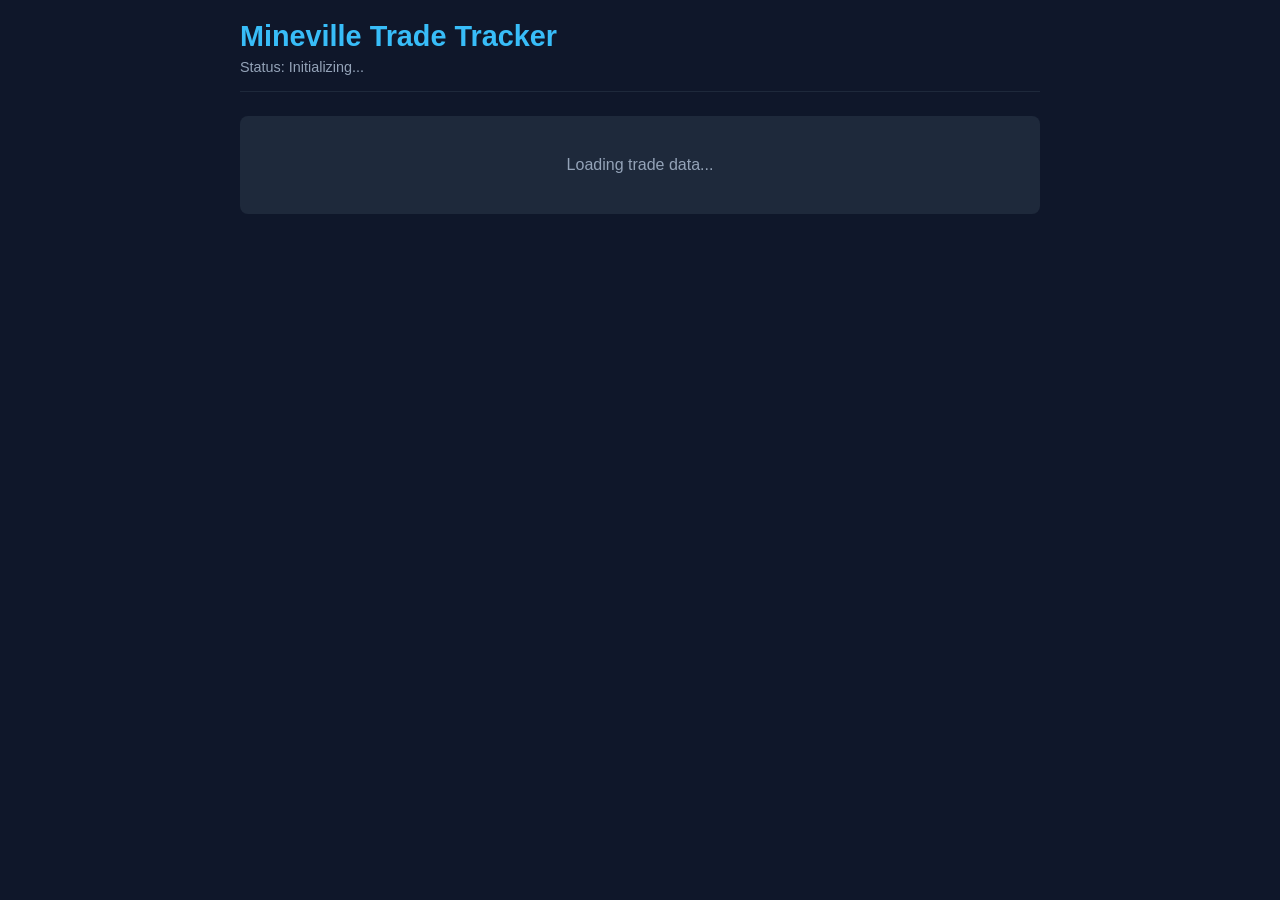
==== index.html @ 604ba1eb "Update index.html" ====
<!DOCTYPE html>
<html lang="en">
<head>
  <meta charset="UTF-8" />
  <meta name="viewport" content="width=device-width, initial-scale=1.0" />
  <title>Mineville Live Trade Tracker</title>
  <style>
    * {
      box-sizing: border-box;
      margin: 0;
      padding: 0;
    }

    body {
      font-family: -apple-system, BlinkMacSystemFont, "Segoe UI", Roboto, Helvetica, Arial, sans-serif;
      background-color: #0f172a;
      color: #f8fafc;
      padding: 20px;
      display: flex;
      justify-content: center;
    }

    .container {
      max-width: 800px;
      width: 100%;
    }

    header {
      margin-bottom: 24px;
      border-bottom: 1px solid #1e293b;
      padding-bottom: 16px;
    }

    h1 {
      font-size: 1.8rem;
      color: #38bdf8;
      margin-bottom: 6px;
    }

    .status-bar {
      font-size: 0.9rem;
      color: #94a3b8;
    }

    .grid {
      display: grid;
      grid-template-columns: repeat(auto-fill, minmax(240px, 1fr));
      gap: 16px;
    }

    .trade-card {
      background-color: #1e293b;
      border: 1px solid #334155;
      border-radius: 8px;
      padding: 16px;
      box-shadow: 0 4px 6px -1px rgba(0, 0, 0, 0.1);
    }

    .item-title {
      font-weight: 700;
      font-size: 1.1rem;
      color: #facc15;
      margin-bottom: 8px;
    }

    .shard-amount {
      font-size: 1rem;
      color: #38bdf8;
      margin-bottom: 8px;
    }

    .raw-text {
      font-size: 0.75rem;
      color: #64748b;
      word-break: break-all;
    }

    .empty-state {
      text-align: center;
      padding: 40px;
      color: #94a3b8;
      background-color: #1e293b;
      border-radius: 8px;
    }
  </style>
</head>
<body>

  <div class="container">
    <header>
      <h1>Mineville Trade Tracker</h1>
      <div class="status-bar">
        Status: <span id="last-updated">Initializing...</span>
      </div>
    </header>

    <main id="trades-container">
      <div class="empty-state">Loading trade data...</div>
    </main>
  </div>

  <script src="script.js"></script>
</body>
</html>
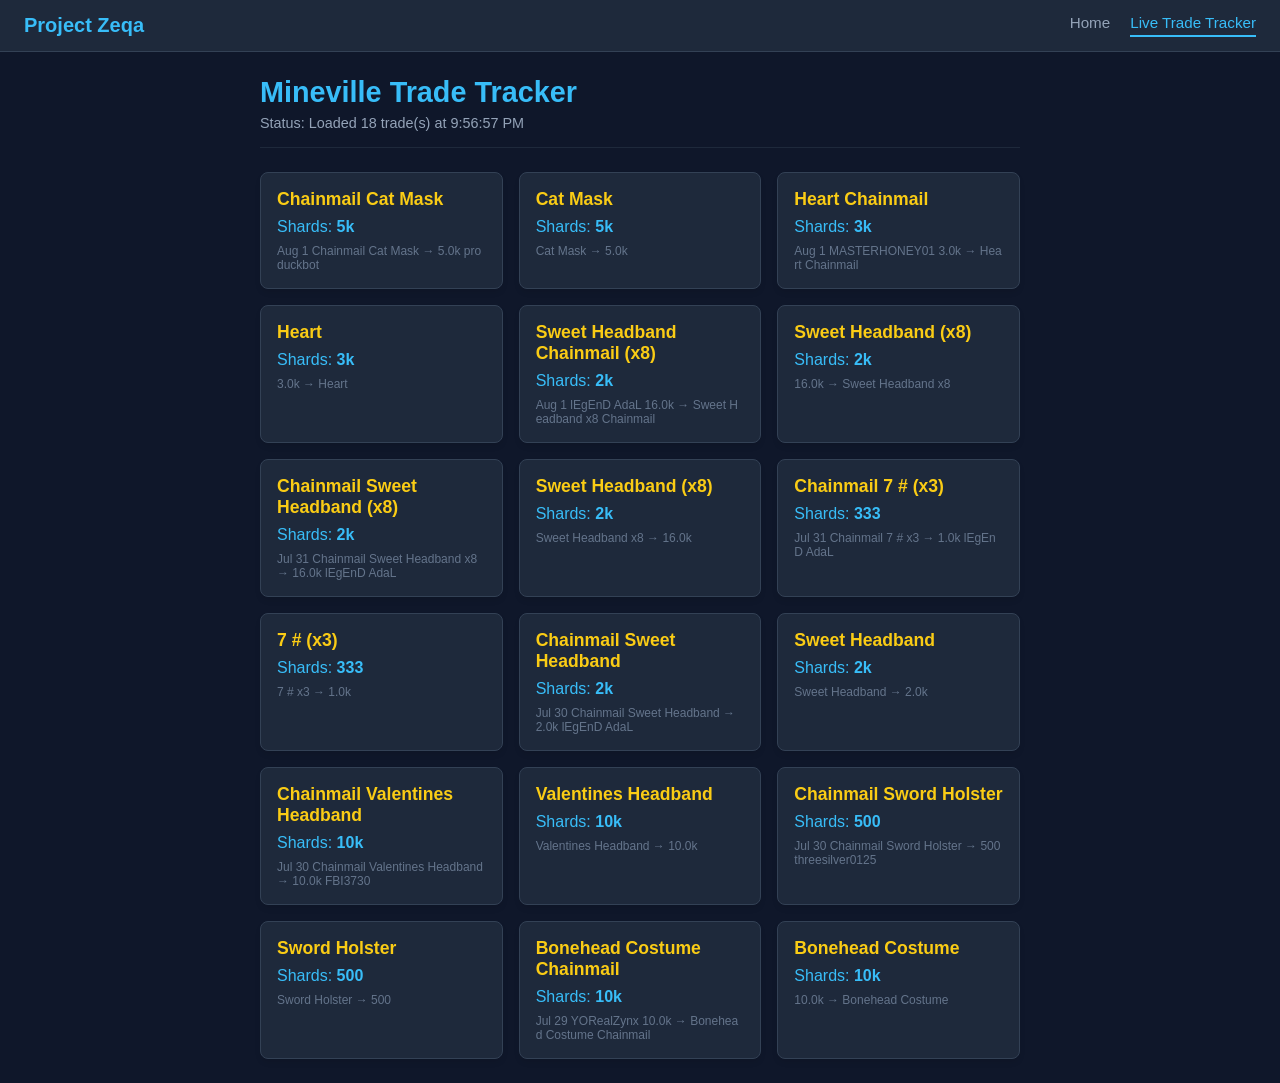
==== commit e72f0e53: "Update index.html" ====
--- a/index.html
+++ b/index.html
@@ -15,14 +15,55 @@
       font-family: -apple-system, BlinkMacSystemFont, "Segoe UI", Roboto, Helvetica, Arial, sans-serif;
       background-color: #0f172a;
       color: #f8fafc;
-      padding: 20px;
+    }
+
+    /* Navbar */
+    .navbar {
+      background-color: #1e293b;
+      border-bottom: 1px solid #334155;
+      padding: 14px 24px;
       display: flex;
-      justify-content: center;
+      justify-content: space-between;
+      align-items: center;
+      position: sticky;
+      top: 0;
+      z-index: 1000;
+    }
+
+    .nav-logo {
+      font-size: 1.25rem;
+      font-weight: 700;
+      color: #38bdf8;
+      text-decoration: none;
+    }
+
+    .nav-links {
+      display: flex;
+      gap: 20px;
+    }
+
+    .nav-links a {
+      color: #94a3b8;
+      text-decoration: none;
+      font-size: 0.95rem;
+      font-weight: 500;
+      transition: color 0.2s;
+    }
+
+    .nav-links a:hover {
+      color: #f8fafc;
+    }
+
+    .nav-links a.active {
+      color: #38bdf8;
+      border-bottom: 2px solid #38bdf8;
+      padding-bottom: 4px;
     }
 
     .container {
       max-width: 800px;
-      width: 100%;
+      margin: 0 auto;
+      padding: 24px 20px;
     }
 
     header {
@@ -86,6 +127,14 @@
 </head>
 <body>
 
+  <nav class="navbar">
+    <a href="index.html" class="nav-logo">Project Zeqa</a>
+    <div class="nav-links">
+      <a href="index.html">Home</a>
+      <a href="trades.html" class="active">Live Trade Tracker</a>
+    </div>
+  </nav>
+
   <div class="container">
     <header>
       <h1>Mineville Trade Tracker</h1>
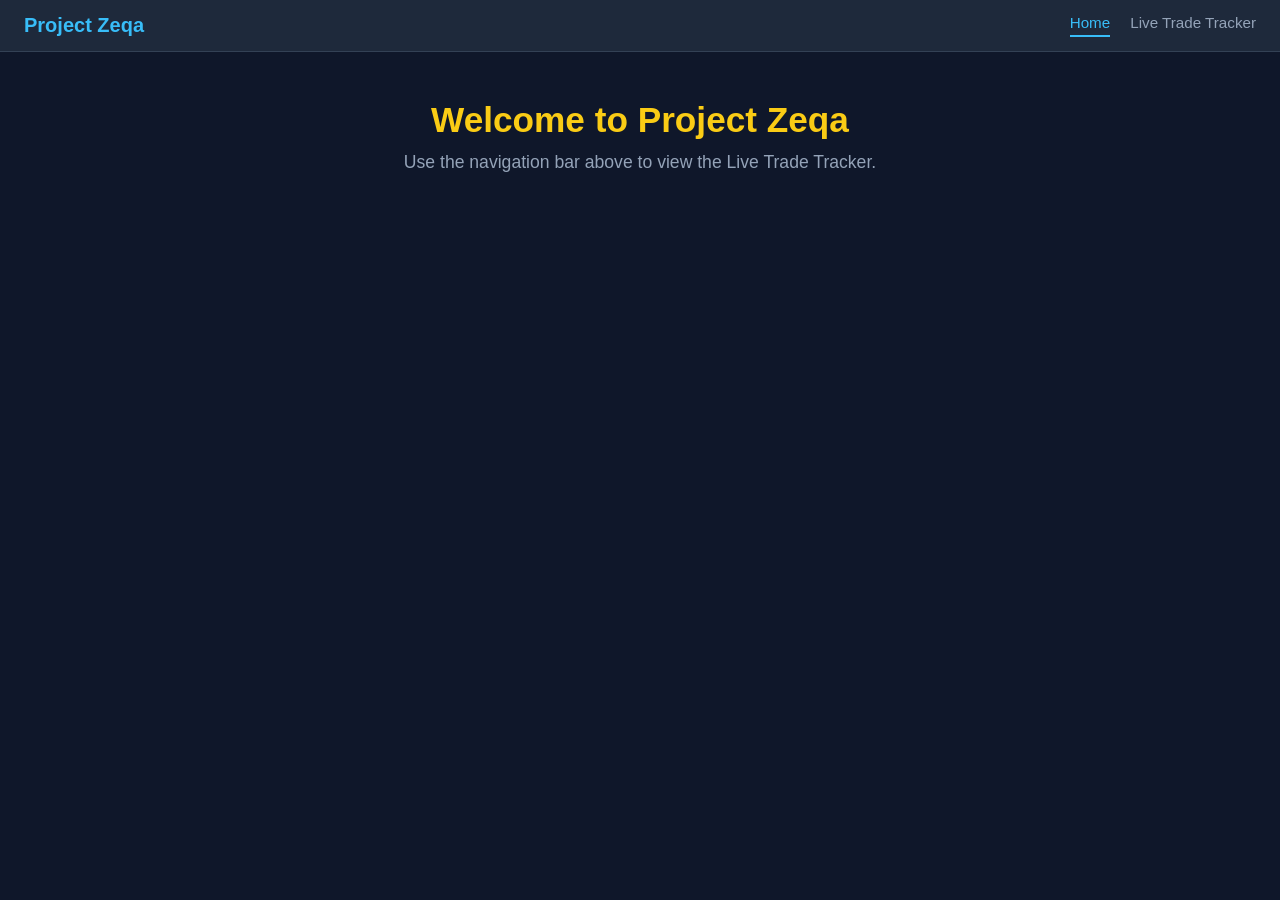
==== commit d1f495ba: "Update index.html" ====
--- a/index.html
+++ b/index.html
@@ -3,7 +3,7 @@
 <head>
   <meta charset="UTF-8" />
   <meta name="viewport" content="width=device-width, initial-scale=1.0" />
-  <title>Mineville Live Trade Tracker</title>
+  <title>Project Zeqa - Home</title>
   <style>
     * {
       box-sizing: border-box;
@@ -17,7 +17,6 @@
       color: #f8fafc;
     }
 
-    /* Navbar */
     .navbar {
       background-color: #1e293b;
       border-bottom: 1px solid #334155;
@@ -63,65 +62,19 @@
     .container {
       max-width: 800px;
       margin: 0 auto;
-      padding: 24px 20px;
-    }
-
-    header {
-      margin-bottom: 24px;
-      border-bottom: 1px solid #1e293b;
-      padding-bottom: 16px;
+      padding: 48px 20px;
+      text-align: center;
     }
 
     h1 {
-      font-size: 1.8rem;
-      color: #38bdf8;
-      margin-bottom: 6px;
+      font-size: 2.2rem;
+      color: #facc15;
+      margin-bottom: 12px;
     }
 
-    .status-bar {
-      font-size: 0.9rem;
+    p {
       color: #94a3b8;
-    }
-
-    .grid {
-      display: grid;
-      grid-template-columns: repeat(auto-fill, minmax(240px, 1fr));
-      gap: 16px;
-    }
-
-    .trade-card {
-      background-color: #1e293b;
-      border: 1px solid #334155;
-      border-radius: 8px;
-      padding: 16px;
-      box-shadow: 0 4px 6px -1px rgba(0, 0, 0, 0.1);
-    }
-
-    .item-title {
-      font-weight: 700;
       font-size: 1.1rem;
-      color: #facc15;
-      margin-bottom: 8px;
-    }
-
-    .shard-amount {
-      font-size: 1rem;
-      color: #38bdf8;
-      margin-bottom: 8px;
-    }
-
-    .raw-text {
-      font-size: 0.75rem;
-      color: #64748b;
-      word-break: break-all;
-    }
-
-    .empty-state {
-      text-align: center;
-      padding: 40px;
-      color: #94a3b8;
-      background-color: #1e293b;
-      border-radius: 8px;
     }
   </style>
 </head>
@@ -130,24 +83,15 @@
   <nav class="navbar">
     <a href="index.html" class="nav-logo">Project Zeqa</a>
     <div class="nav-links">
-      <a href="index.html">Home</a>
-      <a href="trades.html" class="active">Live Trade Tracker</a>
+      <a href="index.html" class="active">Home</a>
+      <a href="trades.html">Live Trade Tracker</a>
     </div>
   </nav>
 
   <div class="container">
-    <header>
-      <h1>Mineville Trade Tracker</h1>
-      <div class="status-bar">
-        Status: <span id="last-updated">Initializing...</span>
-      </div>
-    </header>
-
-    <main id="trades-container">
-      <div class="empty-state">Loading trade data...</div>
-    </main>
+    <h1>Welcome to Project Zeqa</h1>
+    <p>Use the navigation bar above to view the Live Trade Tracker.</p>
   </div>
 
-  <script src="script.js"></script>
 </body>
 </html>
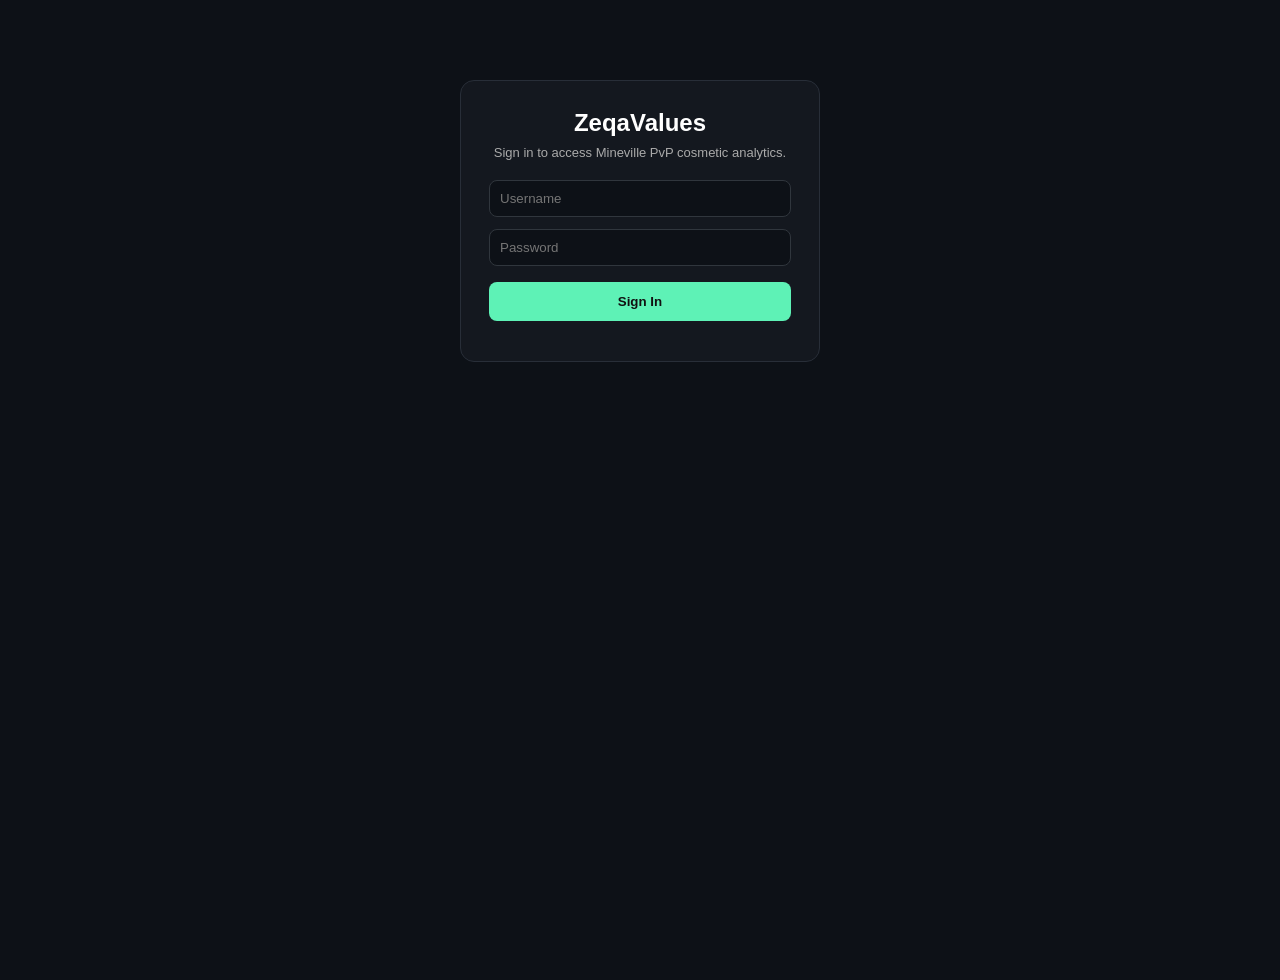
==== commit 121d465f: "Update index.html" ====
--- a/index.html
+++ b/index.html
@@ -3,95 +3,25 @@
 <head>
   <meta charset="UTF-8" />
   <meta name="viewport" content="width=device-width, initial-scale=1.0" />
-  <title>Project Zeqa - Home</title>
+  <title>ZeqaValues - Mineville Analytics</title>
   <style>
     * {
       box-sizing: border-box;
       margin: 0;
       padding: 0;
     }
-
     body {
       font-family: -apple-system, BlinkMacSystemFont, "Segoe UI", Roboto, Helvetica, Arial, sans-serif;
-      background-color: #0f172a;
+      background-color: #0d1117;
       color: #f8fafc;
-    }
-
-    .navbar {
-      background-color: #1e293b;
-      border-bottom: 1px solid #334155;
-      padding: 14px 24px;
-      display: flex;
-      justify-content: space-between;
-      align-items: center;
-      position: sticky;
-      top: 0;
-      z-index: 1000;
-    }
-
-    .nav-logo {
-      font-size: 1.25rem;
-      font-weight: 700;
-      color: #38bdf8;
-      text-decoration: none;
-    }
-
-    .nav-links {
-      display: flex;
-      gap: 20px;
-    }
-
-    .nav-links a {
-      color: #94a3b8;
-      text-decoration: none;
-      font-size: 0.95rem;
-      font-weight: 500;
-      transition: color 0.2s;
-    }
-
-    .nav-links a:hover {
-      color: #f8fafc;
-    }
-
-    .nav-links a.active {
-      color: #38bdf8;
-      border-bottom: 2px solid #38bdf8;
-      padding-bottom: 4px;
-    }
-
-    .container {
-      max-width: 800px;
-      margin: 0 auto;
-      padding: 48px 20px;
-      text-align: center;
-    }
-
-    h1 {
-      font-size: 2.2rem;
-      color: #facc15;
-      margin-bottom: 12px;
-    }
-
-    p {
-      color: #94a3b8;
-      font-size: 1.1rem;
+      min-height: 100vh;
     }
   </style>
 </head>
 <body>
 
-  <nav class="navbar">
-    <a href="index.html" class="nav-logo">Project Zeqa</a>
-    <div class="nav-links">
-      <a href="index.html" class="active">Home</a>
-      <a href="trades.html">Live Trade Tracker</a>
-    </div>
-  </nav>
+  <div id="app"></div>
 
-  <div class="container">
-    <h1>Welcome to Project Zeqa</h1>
-    <p>Use the navigation bar above to view the Live Trade Tracker.</p>
-  </div>
-
+  <script src="app.js"></script>
 </body>
 </html>
